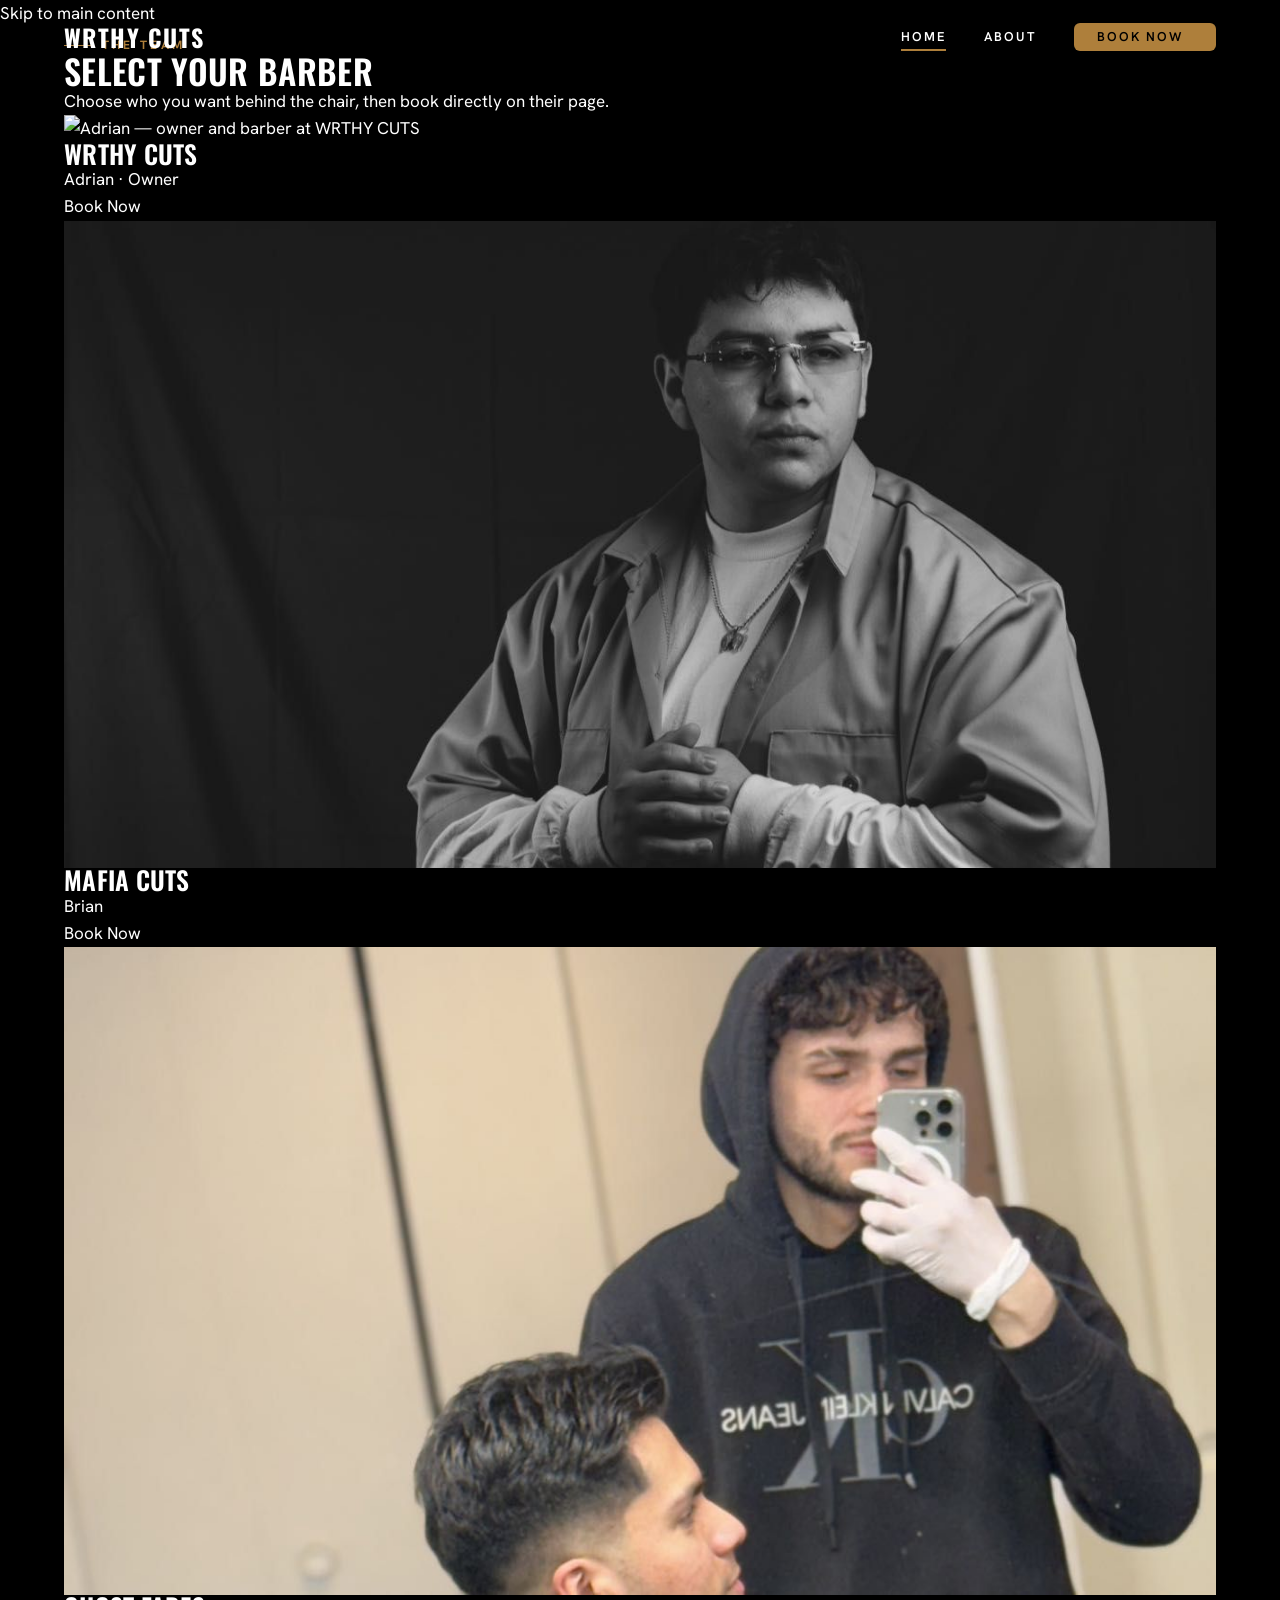
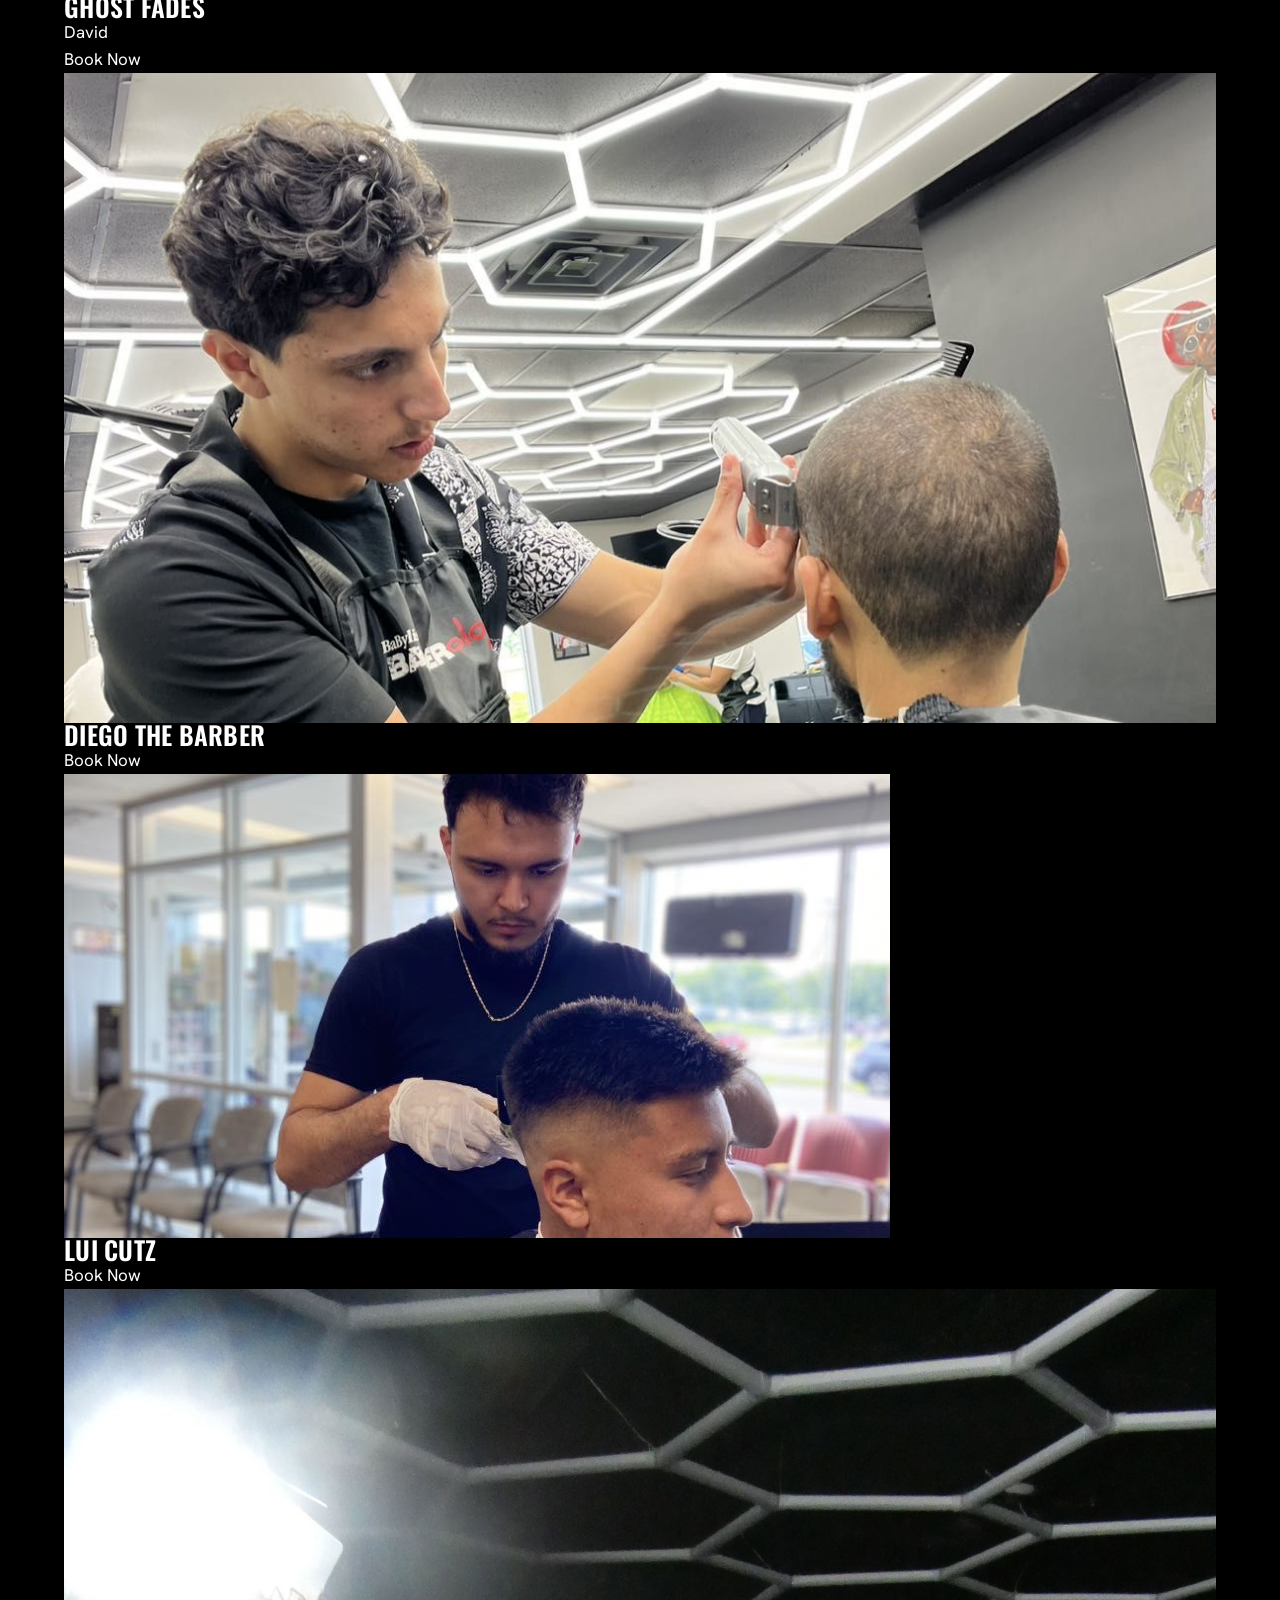
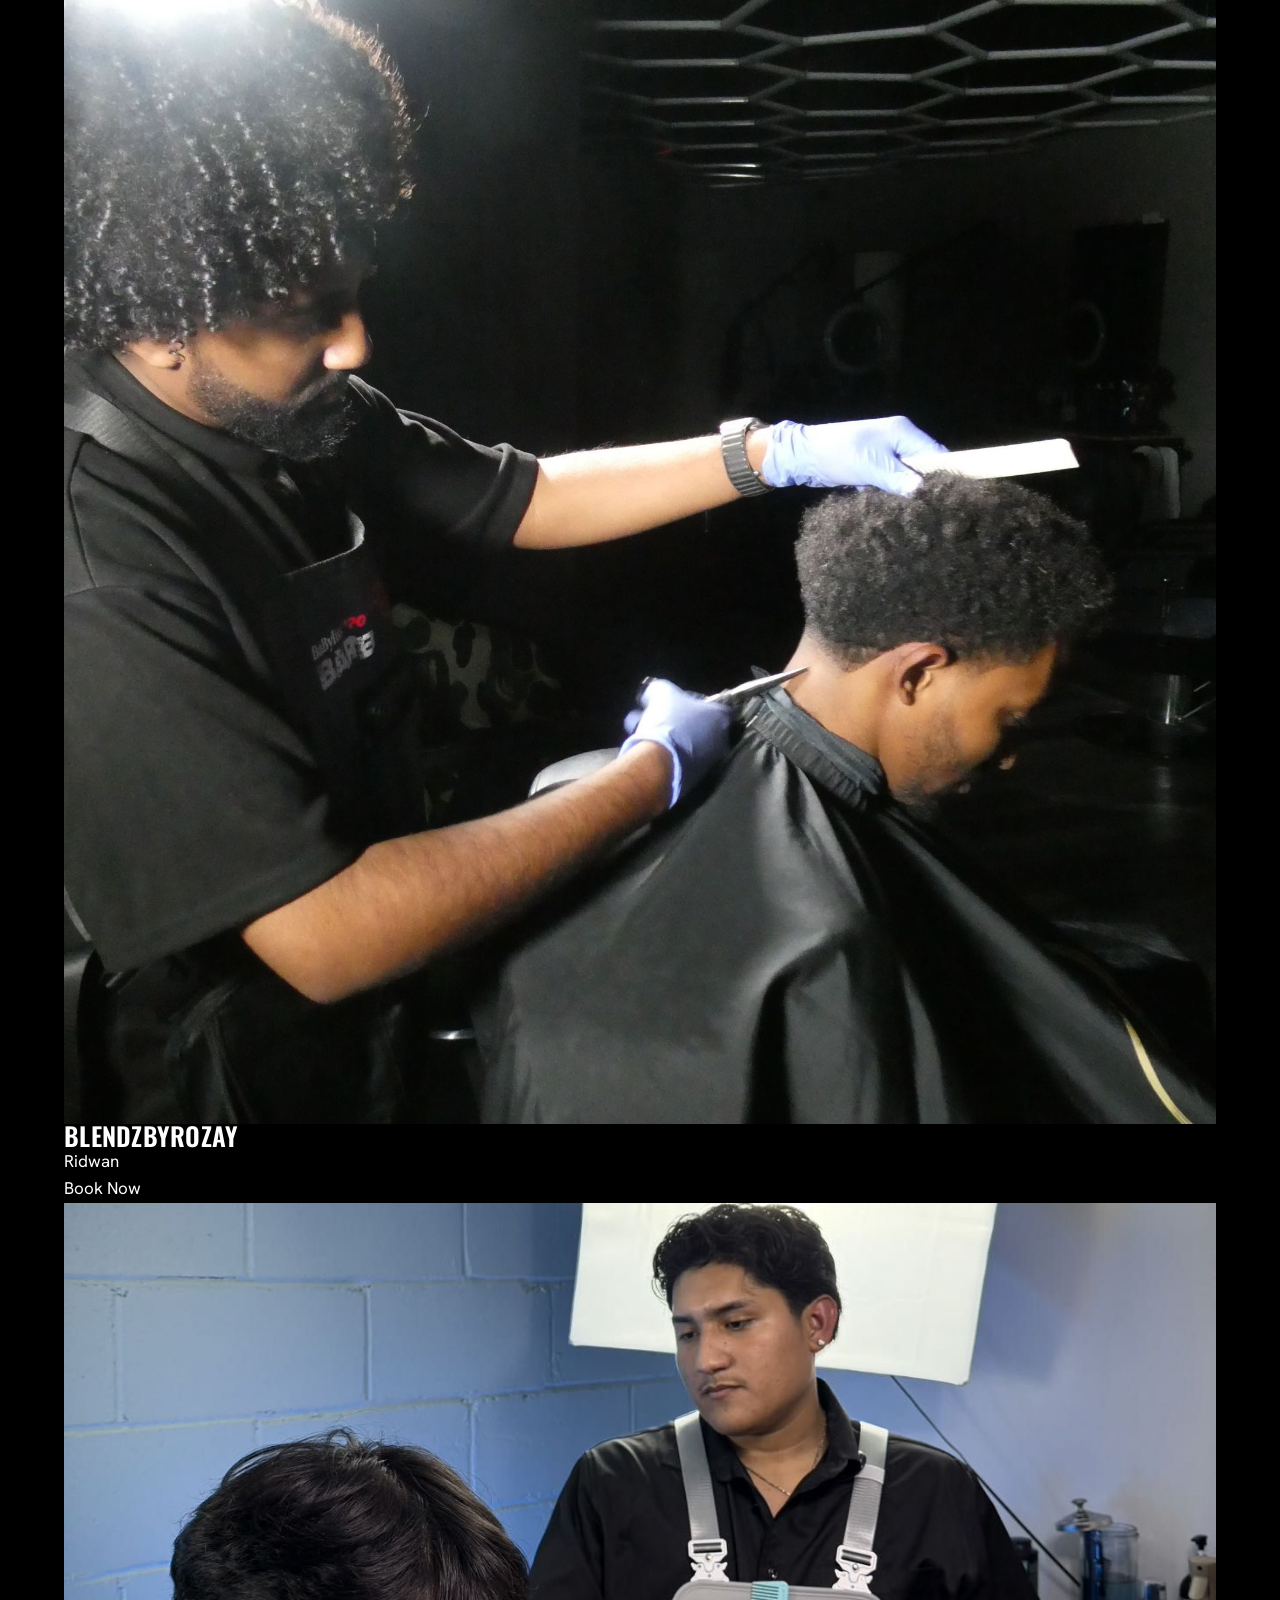
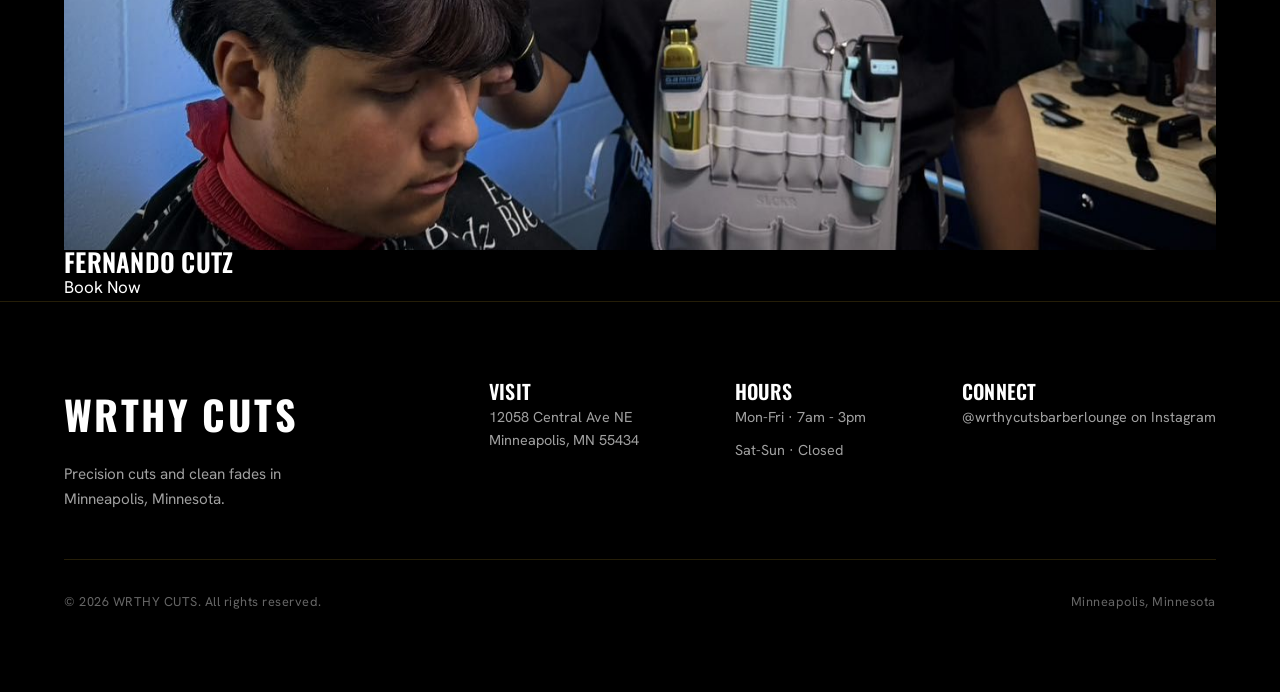
==== barbers.html @ 3c0ac132 "created barbers page for each barber in the barber shop" ====
<!DOCTYPE html>
<html lang="en">
<head>
  <meta charset="UTF-8" />
  <meta name="viewport" content="width=device-width, initial-scale=1.0" />
  <title>Barbers</title>
  <meta name="description" content="Meet the barbers at WRTHY CUTS in Minneapolis, MN. Select your barber and book your appointment online." />

  <link rel="preconnect" href="https://fonts.googleapis.com" />
  <link rel="preconnect" href="https://fonts.gstatic.com" crossorigin />
  <link href="https://fonts.googleapis.com/css2?family=Oswald:wght@500;600;700&family=Hanken+Grotesk:wght@400;500;700&display=swap" rel="stylesheet" />
  <link rel="icon" type="image/png" href="assets/img/wrthycutsBL-gold-hero.PNG" />

  <link rel="stylesheet" href="css/style.css" />
</head>
<body>

  <!-- Skip to main content (ADA) -->
  <a href="#main-content" class="skip-link">Skip to main content</a>

  <!-- ===== HEADER ===== -->
  <header class="site-header" role="banner">
    <a href="index.html" class="brand" aria-label="WRTHY CUTS — Home">WRTHY CUTS</a>
    <nav class="nav" aria-label="Main navigation">
      <a href="index.html" class="nav-link" aria-current="page">Home</a>
      <a href="index.html#about" class="nav-link">About</a>
      <a href="barbers.html" class="btn" aria-label="Book your appointment at WRTHY CUTS">Book Now <span class="arrow" aria-hidden="true"></span></a>
    </nav>
  </header>

  <!-- ===== BARBERS ===== -->
  <main class="barbers-hero" id="main-content">
    <div class="wrap">

      <div class="barbers-intro">
        <span class="eyebrow">The Team</span>
        <h1>Select Your Barber</h1>
        <p>Choose who you want behind the chair, then book directly on their page.</p>
      </div>

      <ul class="barbers-grid" aria-label="List of barbers">

        <!-- WRTHY CUTS -->
        <li class="barber-card reveal">
          <a href="book.html" class="barber-card__link" aria-label="Book with Adrian, owner of WRTHY CUTS">
            <div class="barber-card__img">
              <img src="assets/img/barbers/WRTHY-CUTS.jpeg" alt="Adrian — owner and barber at WRTHY CUTS" />
            </div>
            <div class="barber-card__body">
              <h2 class="barber-card__name">WRTHY CUTS</h2>
              <p class="barber-card__realname">Adrian · <span class="barber-card__tag">Owner</span></p>
              <span class="barber-card__cta">Book Now <span class="arrow" aria-hidden="true"></span></span>
            </div>
          </a>
        </li>

        <!-- Mafia Cuts -->
        <li class="barber-card reveal">
          <a href="https://booksy.com/en-us/dl/show-business/1013564?utm_medium=c2c_referral"
             target="_blank" rel="noopener"
             class="barber-card__link"
             aria-label="Book with Brian (Mafia Cuts) on Booksy (opens in new tab)">
            <div class="barber-card__img">
              <img src="assets/img/barbers/Mafia.jpeg" alt="Brian — Mafia Cuts barber at WRTHY CUTS" />
            </div>
            <div class="barber-card__body">
              <h2 class="barber-card__name">Mafia Cuts</h2>
              <p class="barber-card__realname">Brian</p>
              <span class="barber-card__cta">Book Now <span class="arrow" aria-hidden="true"></span></span>
            </div>
          </a>
        </li>

        <!-- Ghost Fades -->
        <li class="barber-card reveal" data-delay="1">
          <a href="https://booksy.com/en-us/dl/show-business/800208?utm_medium=c2c_referral"
             target="_blank" rel="noopener"
             class="barber-card__link"
             aria-label="Book with David (Ghost Fades) on Booksy (opens in new tab)">
            <div class="barber-card__img">
              <img src="assets/img/barbers/Ghost-fades.jpeg" alt="David — Ghost Fades barber at WRTHY CUTS" />
            </div>
            <div class="barber-card__body">
              <h2 class="barber-card__name">Ghost Fades</h2>
              <p class="barber-card__realname">David</p>
              <span class="barber-card__cta">Book Now <span class="arrow" aria-hidden="true"></span></span>
            </div>
          </a>
        </li>

        <!-- Diego the Barber -->
        <li class="barber-card reveal" data-delay="2">
          <a href="https://booksy.com/en-us/dl/show-business/1203513?utm_medium=c2c_referral"
             target="_blank" rel="noopener"
             class="barber-card__link"
             aria-label="Book with Diego on Booksy (opens in new tab)">
            <div class="barber-card__img">
              <img src="assets/img/barbers/deigo-the-barber.jpeg" alt="Diego — barber at WRTHY CUTS" />
            </div>
            <div class="barber-card__body">
              <h2 class="barber-card__name">Diego the Barber</h2>
              <span class="barber-card__cta">Book Now <span class="arrow" aria-hidden="true"></span></span>
            </div>
          </a>
        </li>

        <!-- Lui Cutz -->
        <li class="barber-card reveal" data-delay="3">
          <a href="https://booksy.com/en-us/dl/show-business/1037690?utm_medium=c2c_referral"
             target="_blank" rel="noopener"
             class="barber-card__link"
             aria-label="Book with Luis (Lui Cutz) on Booksy (opens in new tab)">
            <div class="barber-card__img">
              <img src="assets/img/barbers/luis-cuts.jpeg" alt="Luis — Lui Cutz barber at WRTHY CUTS" />
            </div>
            <div class="barber-card__body">
              <h2 class="barber-card__name">Lui Cutz</h2>
              <span class="barber-card__cta">Book Now <span class="arrow" aria-hidden="true"></span></span>
            </div>
          </a>
        </li>

        <!-- BlendzByRozay -->
        <li class="barber-card reveal">
          <a href="https://booksy.com/en-us/dl/show-business/1143148?utm_medium=c2c_referral"
             target="_blank" rel="noopener"
             class="barber-card__link"
             aria-label="Book with Ridwan (BlendzByRozay) on Booksy (opens in new tab)">
            <div class="barber-card__img">
              <img src="assets/img/barbers/blendzbyrozay.jpeg" alt="Ridwan — BlendzByRozay barber at WRTHY CUTS" />
            </div>
            <div class="barber-card__body">
              <h2 class="barber-card__name">BlendzByRozay</h2>
              <p class="barber-card__realname">Ridwan</p>
              <span class="barber-card__cta">Book Now <span class="arrow" aria-hidden="true"></span></span>
            </div>
          </a>
        </li>

        <!-- Fernando Cutz -->
        <li class="barber-card reveal" data-delay="1">
          <a href="https://booksy.com/en-us/dl/show-business/1593079?utm_medium=c2c_referral"
             target="_blank" rel="noopener"
             class="barber-card__link"
             aria-label="Book with Fernando on Booksy (opens in new tab)">
            <div class="barber-card__img">
              <img src="assets/img/barbers/fernadocutz.jpeg" alt="Fernando — barber at WRTHY CUTS" />
            </div>
            <div class="barber-card__body">
              <h2 class="barber-card__name">Fernando Cutz</h2>
              <span class="barber-card__cta">Book Now <span class="arrow" aria-hidden="true"></span></span>
            </div>
          </a>
        </li>

      </ul>
    </div>
  </main>

  <!-- ===== FOOTER ===== -->
  <footer class="site-footer" role="contentinfo">
    <div class="wrap">
      <div class="footer-top">
        <div class="footer-brand">
          <div class="brand" aria-label="WRTHY CUTS">WRTHY CUTS</div>
          <p>Precision cuts and clean fades in Minneapolis, Minnesota.</p>
        </div>
        <div class="footer-cols">
          <div class="footer-col">
            <h3>Visit</h3>
            <a href="https://maps.google.com/?q=12058+Central+Ave+NE,+Minneapolis,+MN+55434" target="_blank" rel="noopener" aria-label="Get directions to WRTHY CUTS at 12058 Central Ave NE, Minneapolis MN 55434 (opens in new tab)">12058 Central Ave NE<br>Minneapolis, MN 55434</a>
          </div>
          <div class="footer-col">
            <h3>Hours</h3>
            <p>Mon-Fri · 7am - 3pm</p>
            <p>Sat-Sun · Closed</p>
          </div>
          <div class="footer-col">
            <h3>Connect</h3>
            <a href="https://www.instagram.com/wrthycutsbarberlounge?igsh=eWhlbjV5OThkbnh2" target="_blank" rel="noopener" aria-label="Follow WRTHY CUTS on Instagram (opens in new tab)">@wrthycutsbarberlounge on Instagram</a>
          </div>
        </div>
      </div>
      <div class="footer-bottom">
        <span>© <span id="year">2026</span> WRTHY CUTS. All rights reserved.</span>
        <span>Minneapolis, Minnesota</span>
      </div>
    </div>
  </footer>

  <script src="js/main.js"></script>
</body>
</html>
---- css/style.css ----
/* ==========================================================================
   WRTHY CUTS — core stylesheet
   Sections: 1. Tokens  2. Reset/base  3. Layout helpers  4. Header/nav
             5. Buttons  6. Hero  7. About  8. Services  9. Gallery
             10. Booking  11. Footer  12. Animations  13. Responsive
   ========================================================================== */

/* 1. DESIGN TOKENS ---------------------------------------------------------- */
:root {
  /* color */
  --ink:        #000000;
  --ink-soft:   #0d0d0d;
  --bone:       #ffffff;
  --bone-dim:   #a0a0a0;
  --gold:       #ae7f3b;   /* exact logo gold */
  --gold-light: #c99a52;   /* lightened for hover */
  --gold-dim:   #7a5a28;   /* muted gold */
  --accent:     var(--gold);
  --accent-2:   var(--gold-light);
  --line:       rgba(184,148,42,0.2);  /* gold hairline on dark */
  --line-ink:   rgba(0,0,0,0.12);

  /* type */
  --font-display: "Oswald", "Arial Narrow", sans-serif;
  --font-body:    "Hanken Grotesk", system-ui, sans-serif;

  /* spacing scale */
  --gap: clamp(1rem, 2vw, 1.5rem);
  --section-y: clamp(4.5rem, 10vw, 9rem);
  --edge: clamp(1.25rem, 5vw, 5rem);

  /* misc */
  --maxw: 1280px;
  --radius: 2px;
  --ease: cubic-bezier(0.22, 1, 0.36, 1);
}

/* 2. RESET / BASE ----------------------------------------------------------- */
*, *::before, *::after { box-sizing: border-box; margin: 0; padding: 0; }

html { scroll-behavior: smooth; -webkit-text-size-adjust: 100%; }

body {
  font-family: var(--font-body);
  background: var(--ink);
  color: var(--bone);
  line-height: 1.6;
  font-size: clamp(1rem, 0.95rem + 0.2vw, 1.0625rem);
  -webkit-font-smoothing: antialiased;
  text-rendering: optimizeLegibility;
  overflow-x: hidden;
}

img { display: block; max-width: 100%; height: auto; }
a { color: inherit; text-decoration: none; }
ul { list-style: none; }

h1, h2, h3, h4 {
  font-family: var(--font-display);
  font-weight: 600;
  line-height: 0.95;
  letter-spacing: 0.01em;
  text-transform: uppercase;
}

::selection { background: var(--gold); color: #000; }

/* focus visibility for keyboard users (accessibility) */
:focus-visible { outline: 2px solid var(--accent-2); outline-offset: 3px; }

/* 3. LAYOUT HELPERS --------------------------------------------------------- */
.wrap { width: 100%; max-width: var(--maxw); margin-inline: auto; padding-inline: var(--edge); }
.section { padding-block: var(--section-y); }
.eyebrow {
  font-family: var(--font-body);
  font-weight: 700;
  font-size: 0.75rem;
  letter-spacing: 0.28em;
  text-transform: uppercase;
  color: var(--gold);
  display: inline-flex;
  align-items: center;
  gap: 0.6rem;
}
.eyebrow::before {
  content: "";
  width: 28px; height: 1px;
  background: var(--gold);
  display: inline-block;
}

/* 4. HEADER / NAV ----------------------------------------------------------- */
.site-header {
  position: fixed;
  inset: 0 0 auto 0;
  z-index: 100;
  display: flex;
  align-items: center;
  justify-content: space-between;
  padding: 1.1rem var(--edge);
  transition: background 0.4s var(--ease), padding 0.4s var(--ease), border-color 0.4s var(--ease);
  border-bottom: 1px solid transparent;
}
.site-header.scrolled {
  background: rgba(0,0,0,0.82);
  backdrop-filter: blur(12px);
  -webkit-backdrop-filter: blur(12px);
  padding-block: 0.75rem;
  border-bottom-color: var(--line);
}
.brand {
  font-family: var(--font-display);
  font-size: 1.5rem;
  font-weight: 700;
  letter-spacing: 0.06em;
  display: flex;
  align-items: baseline;
  gap: 0.45rem;
}
.brand .dot { color: var(--accent); }
.nav { display: flex; align-items: center; gap: clamp(1.25rem, 3vw, 2.5rem); }
.nav a {
  font-size: 0.8rem;
  font-weight: 600;
  letter-spacing: 0.16em;
  text-transform: uppercase;
  position: relative;
  padding-block: 0.25rem;
}
.nav a:not(.btn)::after {
  content: "";
  position: absolute;
  left: 0; bottom: 0;
  width: 0; height: 2px;
  background: var(--gold);
  transition: width 0.3s var(--ease);
}
.nav a:not(.btn):hover::after,
.nav a[aria-current="page"]::after { width: 100%; }

/* 5. BUTTONS ---------------------------------------------------------------- */
.btn {
  --btn-bg: var(--gold);
  --btn-fg: #000000;
  font-family: var(--font-body);
  font-weight: 700;
  font-size: 0.8rem;
  letter-spacing: 0.16em;
  text-transform: uppercase;
  background: var(--btn-bg);
  color: var(--btn-fg);
  padding: 0.95em 1.8em;
  border: none;
  border-radius: 6px;
  cursor: pointer;
  display: inline-flex;
  align-items: center;
  gap: 0.6rem;
  transition: transform 0.25s var(--ease), background 0.25s var(--ease), box-shadow 0.25s var(--ease);
  white-space: nowrap;
}
.btn:hover { transform: translateY(-2px); background: var(--gold-light); box-shadow: 0 10px 30px -8px rgba(174,127,59,0.45); }
.btn:active { transform: translateY(0); }
.btn--ghost {
  --btn-bg: transparent;
  --btn-fg: var(--gold);
  border: 1px solid var(--gold);
}
.btn--ghost:hover { background: var(--gold); color: #000; box-shadow: none; }
.btn .arrow { transition: transform 0.25s var(--ease); }
.btn:hover .arrow { transform: translateX(4px); }

/* 6. HERO ------------------------------------------------------------------- */
.hero {
  position: relative;
  min-height: 100svh;
  display: flex;
  align-items: flex-end;
  overflow: hidden;
}
.hero__media {
  position: absolute; inset: 0;
  z-index: 0;
  background: #000;
  display: flex;
  align-items: center;
  justify-content: center;
}
.hero__media img {
  width: auto;
  max-width: 520px;
  max-height: 55vh;
  height: auto;
  object-fit: contain;
  opacity: 0.9;
  margin-top: -6vh; /* nudge up so the wordmark doesn't crowd the CTAs */
}
.hero__media::after {
  content: "";
  position: absolute; inset: 0;
  background: linear-gradient(to top, rgba(0,0,0,0.96) 0%, rgba(0,0,0,0.1) 45%, rgba(0,0,0,0.3) 100%);
}
.hero__inner {
  position: relative;
  z-index: 1;
  width: 100%;
  max-width: var(--maxw);
  margin-inline: auto;
  padding: 0 var(--edge) clamp(4rem, 10vw, 8rem);
  margin-top: auto;
}
.hero__cta { display: flex; flex-wrap: wrap; gap: 1rem; }
.hero__title {
  font-size: clamp(3.25rem, 13vw, 11rem);
  line-height: 0.85;
  letter-spacing: -0.01em;
}
.hero__title span { display: block; }
.hero__title .accent { color: var(--bone); }
.hero__sub {
  max-width: 46ch;
  margin-top: 1.75rem;
  font-size: clamp(1rem, 1.6vw, 1.25rem);
  color: var(--bone-dim);
}
.hero__cta { margin-top: 2.25rem; display: flex; flex-wrap: wrap; gap: 1rem; }

/* 7. ABOUT ------------------------------------------------------------------ */
.about { background: var(--ink-soft); color: var(--bone); border-top: 1px solid var(--line); border-bottom: 1px solid var(--line); }
.about__grid {
  display: grid;
  grid-template-columns: 1fr 1fr;
  gap: clamp(2rem, 6vw, 5rem);
  align-items: center;
}
.about__portrait {
  aspect-ratio: 4/5;
  border-radius: var(--radius);
  overflow: hidden;
  position: relative;
}
.about__portrait img { width: 100%; height: 100%; object-fit: cover; }
.about__portrait.is-placeholder {
  background: linear-gradient(160deg, #1a1506, #0d0d00);
  border: 1px solid var(--line);
  display: grid; place-items: center;
}
.about__portrait.is-placeholder span {
  font-family: var(--font-display);
  font-size: 0.8rem; letter-spacing: 0.2em;
  color: var(--gold-dim);
  text-transform: uppercase;
}
.about h2 { font-size: clamp(2.5rem, 6vw, 4.5rem); margin: 1rem 0 1.5rem; color: var(--gold); }
.about p { max-width: 52ch; color: var(--bone-dim); margin-bottom: 1.1rem; }
.about__stats { display: flex; gap: clamp(1.5rem, 4vw, 3rem); margin-top: 2rem; }
.about__stat .n { font-family: var(--font-display); font-size: 2.5rem; color: var(--gold); line-height: 1; }
.about__stat .l { font-size: 0.75rem; letter-spacing: 0.12em; text-transform: uppercase; color: var(--bone-dim); margin-top: 0.4rem; }

/* 8. SERVICES --------------------------------------------------------------- */
.services__head { display: flex; justify-content: space-between; align-items: flex-end; flex-wrap: wrap; gap: 1.5rem; margin-bottom: clamp(2.5rem, 6vw, 4rem); }
.services__head h2 { font-size: clamp(2.5rem, 6vw, 4.5rem); margin-top: 0.75rem; }
.services__list { display: grid; gap: 0; }
.service {
  display: grid;
  grid-template-columns: auto 1fr auto;
  align-items: baseline;
  gap: 1.5rem;
  padding: 1.6rem 0;
  border-top: 1px solid var(--line);
  transition: padding-left 0.3s var(--ease);
}
.service:last-child { border-bottom: 1px solid var(--line); }
.service:hover { padding-left: 1rem; }
.service__name { font-family: var(--font-display); font-size: clamp(1.25rem, 2.5vw, 1.75rem); }
.service__desc { font-size: 0.9rem; color: var(--bone-dim); align-self: center; }
.service__price { font-family: var(--font-display); font-size: clamp(1.25rem, 2.5vw, 1.75rem); color: var(--gold); }
.service__price .tbd { color: var(--bone-dim); font-size: 0.8rem; letter-spacing: 0.1em; }

/* 9. GALLERY ---------------------------------------------------------------- */
.gallery { background: var(--ink-soft); }
.gallery__head { text-align: center; margin-bottom: clamp(2.5rem, 6vw, 4rem); }
.gallery__head h2 { font-size: clamp(2.5rem, 6vw, 4.5rem); margin-top: 0.75rem; }
.gallery__grid {
  display: grid;
  grid-template-columns: repeat(3, 1fr);
  gap: var(--gap);
}
.tile {
  position: relative;
  aspect-ratio: 1;
  border-radius: var(--radius);
  overflow: hidden;
}
.tile img { width: 100%; height: 100%; object-fit: cover; transition: transform 0.6s var(--ease); }
.tile:hover img { transform: scale(1.06); }
.tile.is-placeholder {
  background: linear-gradient(160deg, #262626, #0d0d0d);
  display: grid; place-items: center;
  border: 1px solid var(--line);
}
.tile.is-placeholder::before {
  content: "✂";
  font-size: 2rem; color: rgba(255,255,255,0.18);
}
/* make some tiles taller for editorial rhythm */
.tile--tall { aspect-ratio: 1 / 1.4; }

/* 10. BOOKING --------------------------------------------------------------- */
.book-hero { padding-top: clamp(7rem, 14vw, 11rem); padding-bottom: var(--section-y); }
.book-hero h1 { font-size: clamp(3rem, 10vw, 7rem); }
.book-hero p { max-width: 50ch; margin-top: 1.25rem; color: var(--bone-dim); font-size: 1.125rem; }
.book-layout {
  display: grid;
  grid-template-columns: 1.6fr 1fr;
  gap: clamp(2rem, 5vw, 4rem);
  align-items: start;
}
.book-widget {
  background: var(--bone);
  border-radius: var(--radius);
  padding: clamp(1rem, 2vw, 1.5rem);
  min-height: 640px;
}
/* the div Waitwhile renders into */
/*
#waitwhile { width: 100%; min-height: 600px; }
.book-widget__placeholder {
  height: 600px;
  border: 2px dashed rgba(0,0,0,0.25);
  border-radius: var(--radius);
  display: grid;
  place-items: center;
  text-align: center;
  padding: 2rem;
  color: #666666;
}
.book-widget__placeholder .icon { font-size: 2.5rem; margin-bottom: 1rem; }
.book-widget__placeholder h3 { color: var(--ink); font-size: 1.5rem; margin-bottom: 0.75rem; }
.book-widget__placeholder code {
  font-family: ui-monospace, monospace;
  background: rgba(0,0,0,0.08);
  padding: 0.15em 0.5em;
  border-radius: 3px;
  font-size: 0.85em;

  
}

*/
.book-info { position: sticky; top: 6rem; display: flex; flex-direction: column; gap: 2rem; }
.info-card { border: 1px solid var(--line); border-radius: var(--radius); padding: 1.75rem; }
.info-card h3 { font-size: 1.1rem; letter-spacing: 0.1em; margin-bottom: 1.1rem; color: var(--gold); }
.info-row { display: flex; gap: 0.85rem; padding-block: 0.55rem; align-items: flex-start; }
.info-row .ico { color: var(--gold); flex-shrink: 0; margin-top: 0.15rem; }
.info-row a:hover { color: var(--gold); }
.hours-row { display: flex; justify-content: space-between; padding-block: 0.4rem; border-bottom: 1px solid var(--line); font-size: 0.95rem; }
.hours-row:last-child { border-bottom: none; }
.hours-row .day { color: var(--bone-dim); }
.hours-row.closed .time { color: #666666; }

/* 11. FOOTER ---------------------------------------------------------------- */
.site-footer { background: var(--ink); border-top: 1px solid var(--line); padding-block: clamp(3rem, 7vw, 5rem); }
.footer-top { display: flex; justify-content: space-between; flex-wrap: wrap; gap: 2.5rem; margin-bottom: 3rem; }
.footer-brand .brand { font-size: 2.5rem; margin-bottom: 1rem; }
.footer-brand p { color: var(--bone-dim); max-width: 30ch; font-size: 0.95rem; }
.footer-cols { display: flex; gap: clamp(2.5rem, 8vw, 6rem); flex-wrap: wrap; }
.footer-col h4 { font-size: 0.8rem; letter-spacing: 0.18em; color: var(--gold); margin-bottom: 1rem; }
.footer-col a, .footer-col p { display: block; color: var(--bone-dim); font-size: 0.9rem; padding-block: 0.3rem; }
.footer-col a:hover { color: var(--bone); }
.footer-bottom { display: flex; justify-content: space-between; flex-wrap: wrap; gap: 1rem; padding-top: 2rem; border-top: 1px solid var(--line); font-size: 0.8rem; color: #666666; letter-spacing: 0.04em; }

/* 12. ANIMATIONS ------------------------------------------------------------ */
/* scroll-reveal */
.reveal { opacity: 0; transform: translateY(28px); transition: opacity 0.8s var(--ease), transform 0.8s var(--ease); }
.reveal.in { opacity: 1; transform: none; }
.reveal[data-delay="1"] { transition-delay: 0.08s; }
.reveal[data-delay="2"] { transition-delay: 0.16s; }
.reveal[data-delay="3"] { transition-delay: 0.24s; }

/* hero load-in stagger */
.hero__title span, .hero__sub, .hero__cta {
  opacity: 0; transform: translateY(40px);
  animation: heroIn 1s var(--ease) forwards;
}
.hero__title span:nth-child(1) { animation-delay: 0.1s; }
.hero__title span:nth-child(2) { animation-delay: 0.22s; }
.hero__sub { animation-delay: 0.4s; }
.hero__cta { animation-delay: 0.52s; }
@keyframes heroIn { to { opacity: 1; transform: none; } }

@media (prefers-reduced-motion: reduce) {
  *, *::before, *::after { animation: none !important; transition: none !important; }
  .reveal { opacity: 1; transform: none; }
  html { scroll-behavior: auto; }
}

/* 13. RESPONSIVE ------------------------------------------------------------ */
@media (max-width: 900px) {
  .about__grid { grid-template-columns: 1fr; }
  .about__portrait { max-width: 420px; }
  .book-layout { grid-template-columns: 1fr; }
  .book-info { position: static; }
  .gallery__grid { grid-template-columns: repeat(2, 1fr); }
  .tile--tall { aspect-ratio: 1; }
}
@media (max-width: 560px) {
  .nav { gap: 1rem; }
  .nav .nav-link { display: none; }      /* keep only the Book button on mobile */
  .service { grid-template-columns: 1fr auto; }
  .service__desc { grid-column: 1 / -1; }
  .footer-top { flex-direction: column; }

  /* Hero gets re-tuned for narrow screens — the logo needs more breathing
     room and the negative margin-top from desktop pulls it off-center. */
  .hero__media img {
    max-width: 90%;
    max-height: 40vh;
    margin-top: 0;
  }
  .hero__inner { padding-bottom: clamp(3rem, 12vw, 5rem); }
  .hero__cta { gap: 0.75rem; }
  .hero__cta .btn { padding: 0.85em 1.4em; font-size: 0.75rem; }
}
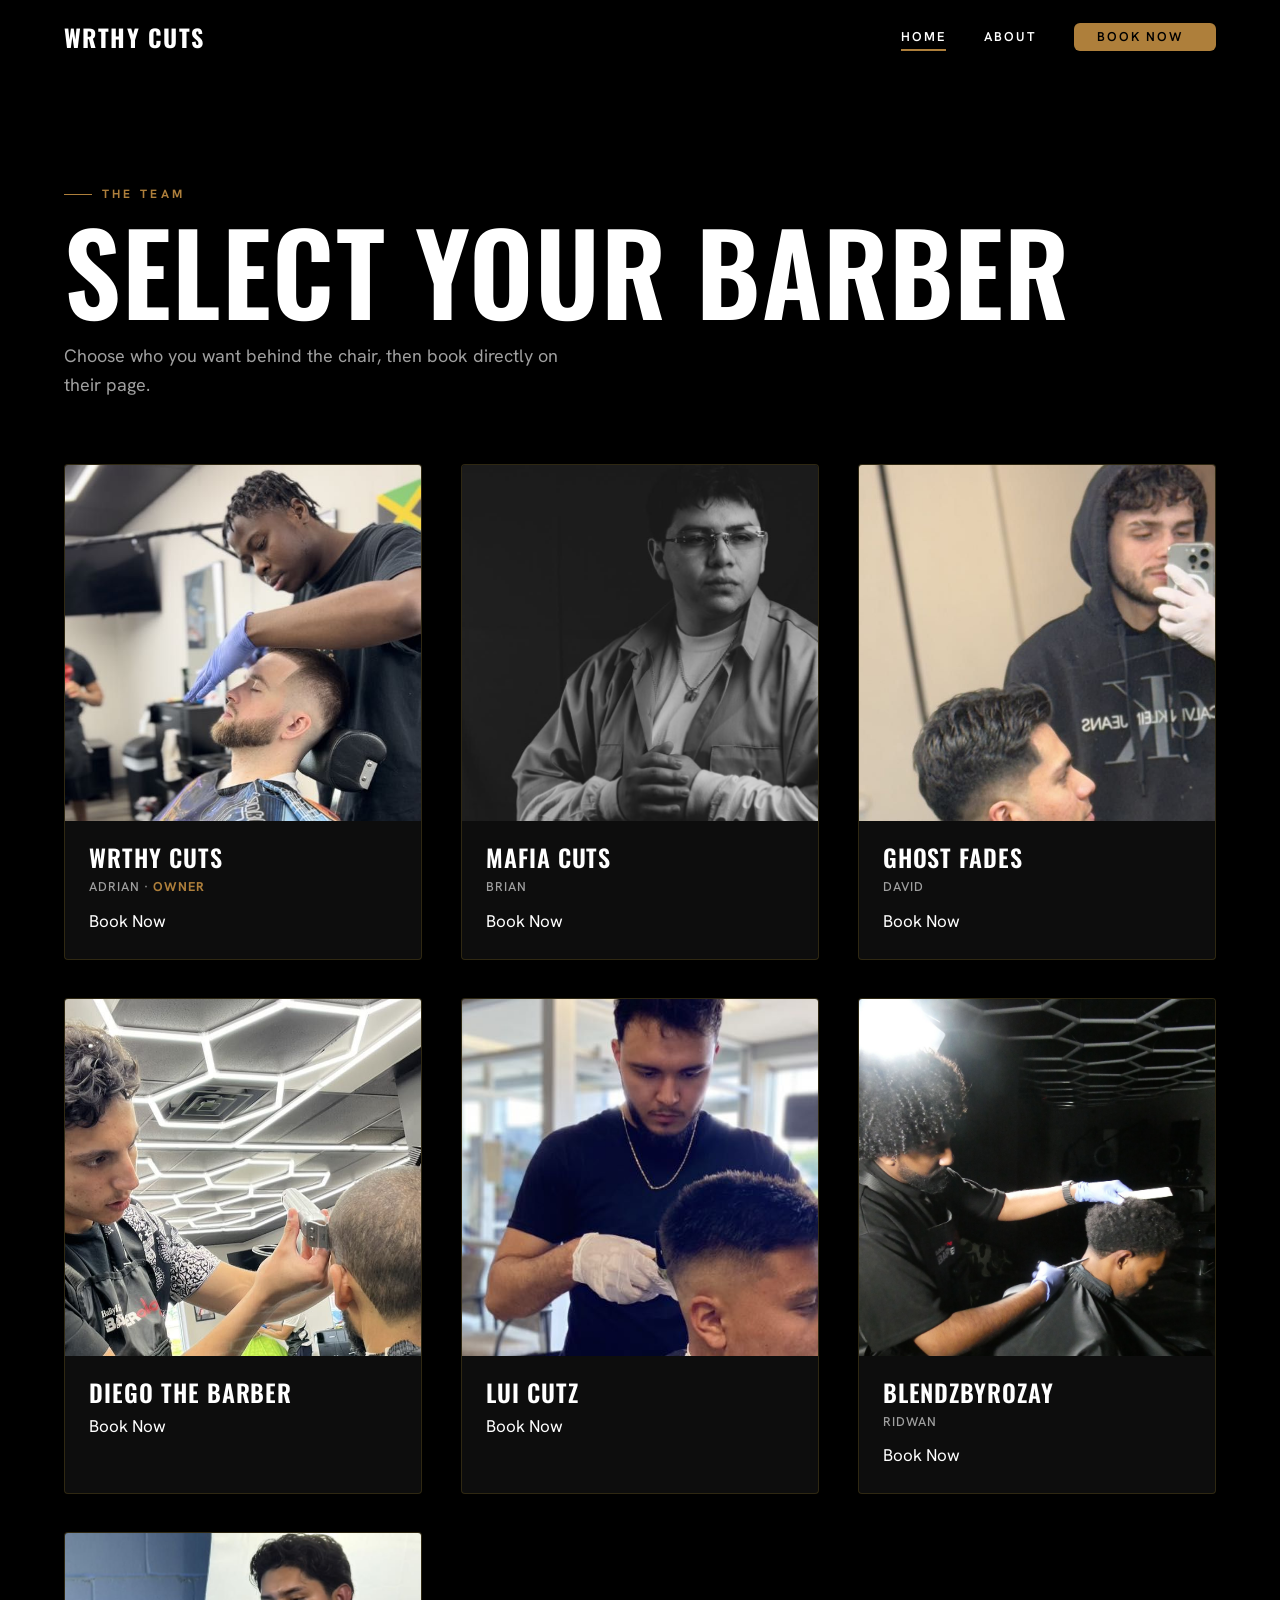
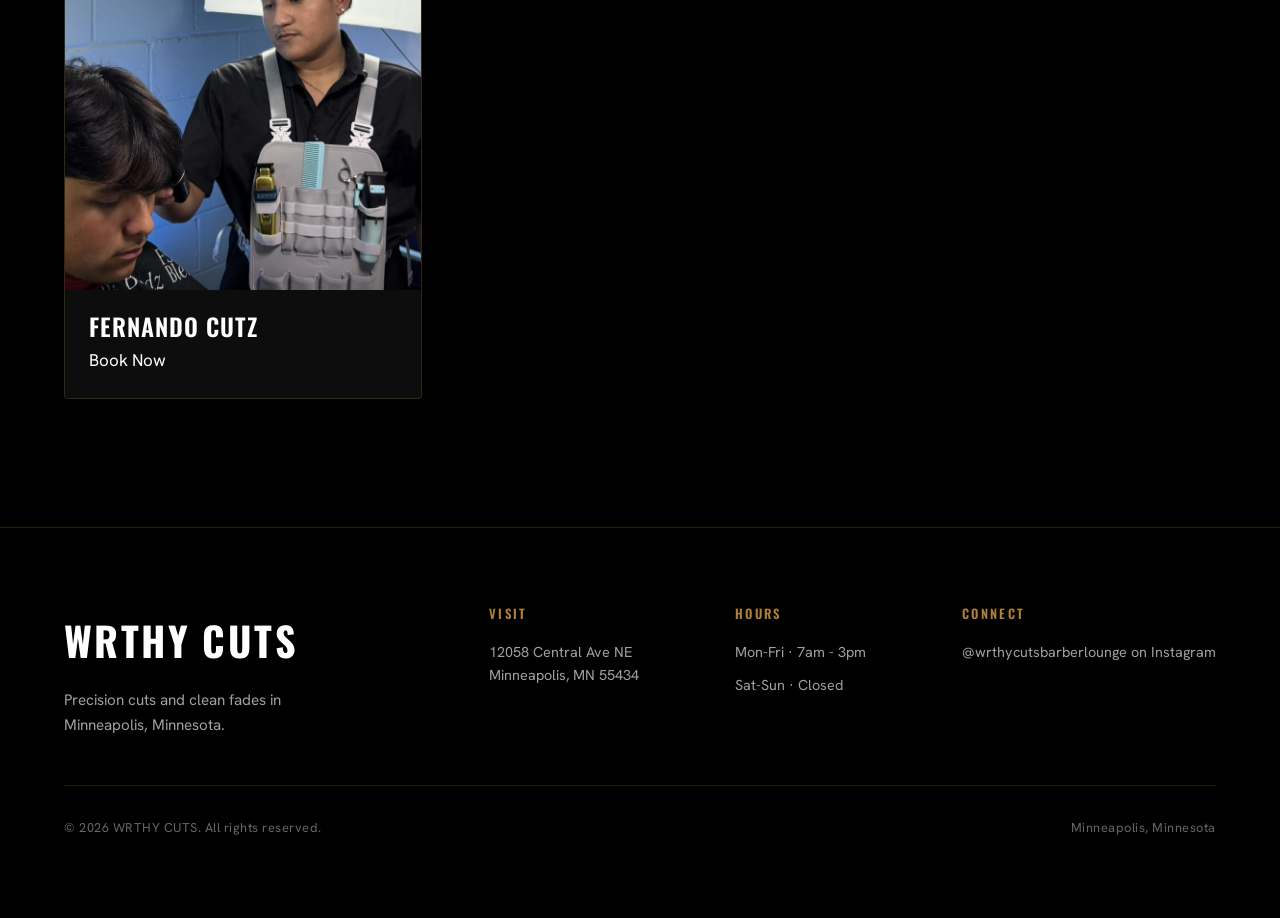
==== commit c6403c7d: "changed path for adrian cover picture" ====
--- a/barbers.html
+++ b/barbers.html
@@ -44,7 +44,7 @@
         <li class="barber-card reveal">
           <a href="book.html" class="barber-card__link" aria-label="Book with Adrian, owner of WRTHY CUTS">
             <div class="barber-card__img">
-              <img src="assets/img/barbers/WRTHY-CUTS.jpeg" alt="Adrian — owner and barber at WRTHY CUTS" />
+              <img src="assets/img/barbers/WRTHY-Cuts.jpeg" alt="Adrian — owner and barber at WRTHY CUTS" />
             </div>
             <div class="barber-card__body">
               <h2 class="barber-card__name">WRTHY CUTS</h2>
--- a/css/style.css
+++ b/css/style.css
@@ -421,4 +421,181 @@
   .hero__inner { padding-bottom: clamp(3rem, 12vw, 5rem); }
   .hero__cta { gap: 0.75rem; }
   .hero__cta .btn { padding: 0.85em 1.4em; font-size: 0.75rem; }
+}
+/* 14. ADA — SKIP LINK ------------------------------------------------------- */
+.skip-link {
+  position: absolute;
+  top: -100%;
+  left: 1rem;
+  z-index: 9999;
+  background: var(--bone);
+  color: var(--ink);
+  font-family: var(--font-body);
+  font-weight: 700;
+  font-size: 0.9rem;
+  padding: 0.75em 1.5em;
+  border-radius: var(--radius);
+  text-decoration: none;
+  transition: top 0.2s;
+}
+.skip-link:focus {
+  top: 1rem;
+}
+
+/* 14b. ADA — stronger focus ring for all interactive elements --------------- */
+a:focus-visible,
+button:focus-visible,
+[role="button"]:focus-visible {
+  outline: 3px solid #b8860b; /* gold, high contrast on black */
+  outline-offset: 3px;
+  border-radius: 2px;
+}
+
+/* 15. BARBERS PAGE ---------------------------------------------------------- */
+.barbers-hero {
+  padding-top: clamp(7rem, 14vw, 11rem);
+  padding-bottom: var(--section-y);
+}
+
+.barbers-intro {
+  margin-bottom: clamp(2.5rem, 6vw, 4rem);
+}
+
+.barbers-intro h1 {
+  font-size: clamp(3rem, 10vw, 7rem);
+  margin-top: 0.75rem;
+}
+
+.barbers-intro p {
+  max-width: 50ch;
+  margin-top: 1.25rem;
+  color: var(--bone-dim);
+  font-size: 1.125rem;
+}
+
+.barbers-grid {
+  display: grid;
+  grid-template-columns: repeat(auto-fill, minmax(260px, 1fr));
+  gap: clamp(1.5rem, 3vw, 2.5rem);
+  list-style: none;
+}
+
+.barber-card {
+  background: var(--ink-soft);
+  border: 1px solid var(--line);
+  border-radius: 4px;
+  overflow: hidden;
+  display: flex;
+  flex-direction: column;
+  transition: transform 0.3s var(--ease), box-shadow 0.3s var(--ease);
+}
+
+.barber-card:hover {
+  transform: translateY(-4px);
+  box-shadow: 0 16px 40px -12px rgba(0, 0, 0, 0.6);
+}
+
+.barber-card__img {
+  aspect-ratio: 1;
+  overflow: hidden;
+  position: relative;
+  background: #111;
+}
+
+.barber-card__img img {
+  width: 100%;
+  height: 100%;
+  object-fit: cover;
+  transition: transform 0.5s var(--ease);
+}
+
+.barber-card:hover .barber-card__img img {
+  transform: scale(1.05);
+}
+
+.barber-placeholder {
+  width: 100%;
+  height: 100%;
+  display: grid;
+  place-items: center;
+  background: linear-gradient(160deg, #222 0%, #0d0d0d 100%);
+  border-bottom: 1px solid var(--line);
+}
+
+.barber-placeholder__icon {
+  font-size: 3rem;
+  color: rgba(255, 255, 255, 0.12);
+}
+
+.barber-card__body {
+  padding: 1.5rem;
+  display: flex;
+  flex-direction: column;
+  gap: 0.6rem;
+  flex: 1;
+}
+
+.barber-card__name {
+  font-family: var(--font-display);
+  font-size: 1.5rem;
+  letter-spacing: 0.04em;
+  line-height: 1;
+  color: var(--bone);
+}
+
+.barber-card__spec {
+  font-size: 0.85rem;
+  color: var(--bone-dim);
+  letter-spacing: 0.04em;
+  margin-bottom: 0.5rem;
+}
+
+.barber-card__btn {
+  margin-top: auto;
+  width: 100%;
+  justify-content: center;
+}
+
+/* Footer h3 (was h4 — heading hierarchy fix) -------------------------------- */
+.footer-col h3 {
+  font-size: 0.8rem;
+  letter-spacing: 0.18em;
+  color: var(--accent);
+  margin-bottom: 1rem;
+}
+
+/* Hours dl reset (book.html) ------------------------------------------------ */
+.hours-list {
+  margin: 0;
+  padding: 0;
+}
+.hours-list .hours-row {
+  display: flex;
+  justify-content: space-between;
+  padding-block: 0.4rem;
+  border-bottom: 1px solid var(--line);
+  font-size: 0.95rem;
+}
+.hours-list .hours-row:last-child { border-bottom: none; }
+.hours-list dt { color: var(--bone-dim); font-weight: 400; }
+.hours-list .closed dd { color: #666666; }
+
+@media (max-width: 560px) {
+  .barbers-grid { grid-template-columns: 1fr 1fr; }
+}
+@media (max-width: 380px) {
+  .barbers-grid { grid-template-columns: 1fr; }
+}
+/* Barber real name line */
+.barber-card__realname {
+  font-size: 0.8rem;
+  font-weight: 500;
+  letter-spacing: 0.08em;
+  color: var(--bone-dim);
+  text-transform: uppercase;
+  margin-top: -0.1rem;
+}
+.barber-card__tag {
+  color: var(--gold);
+  font-weight: 700;
 }
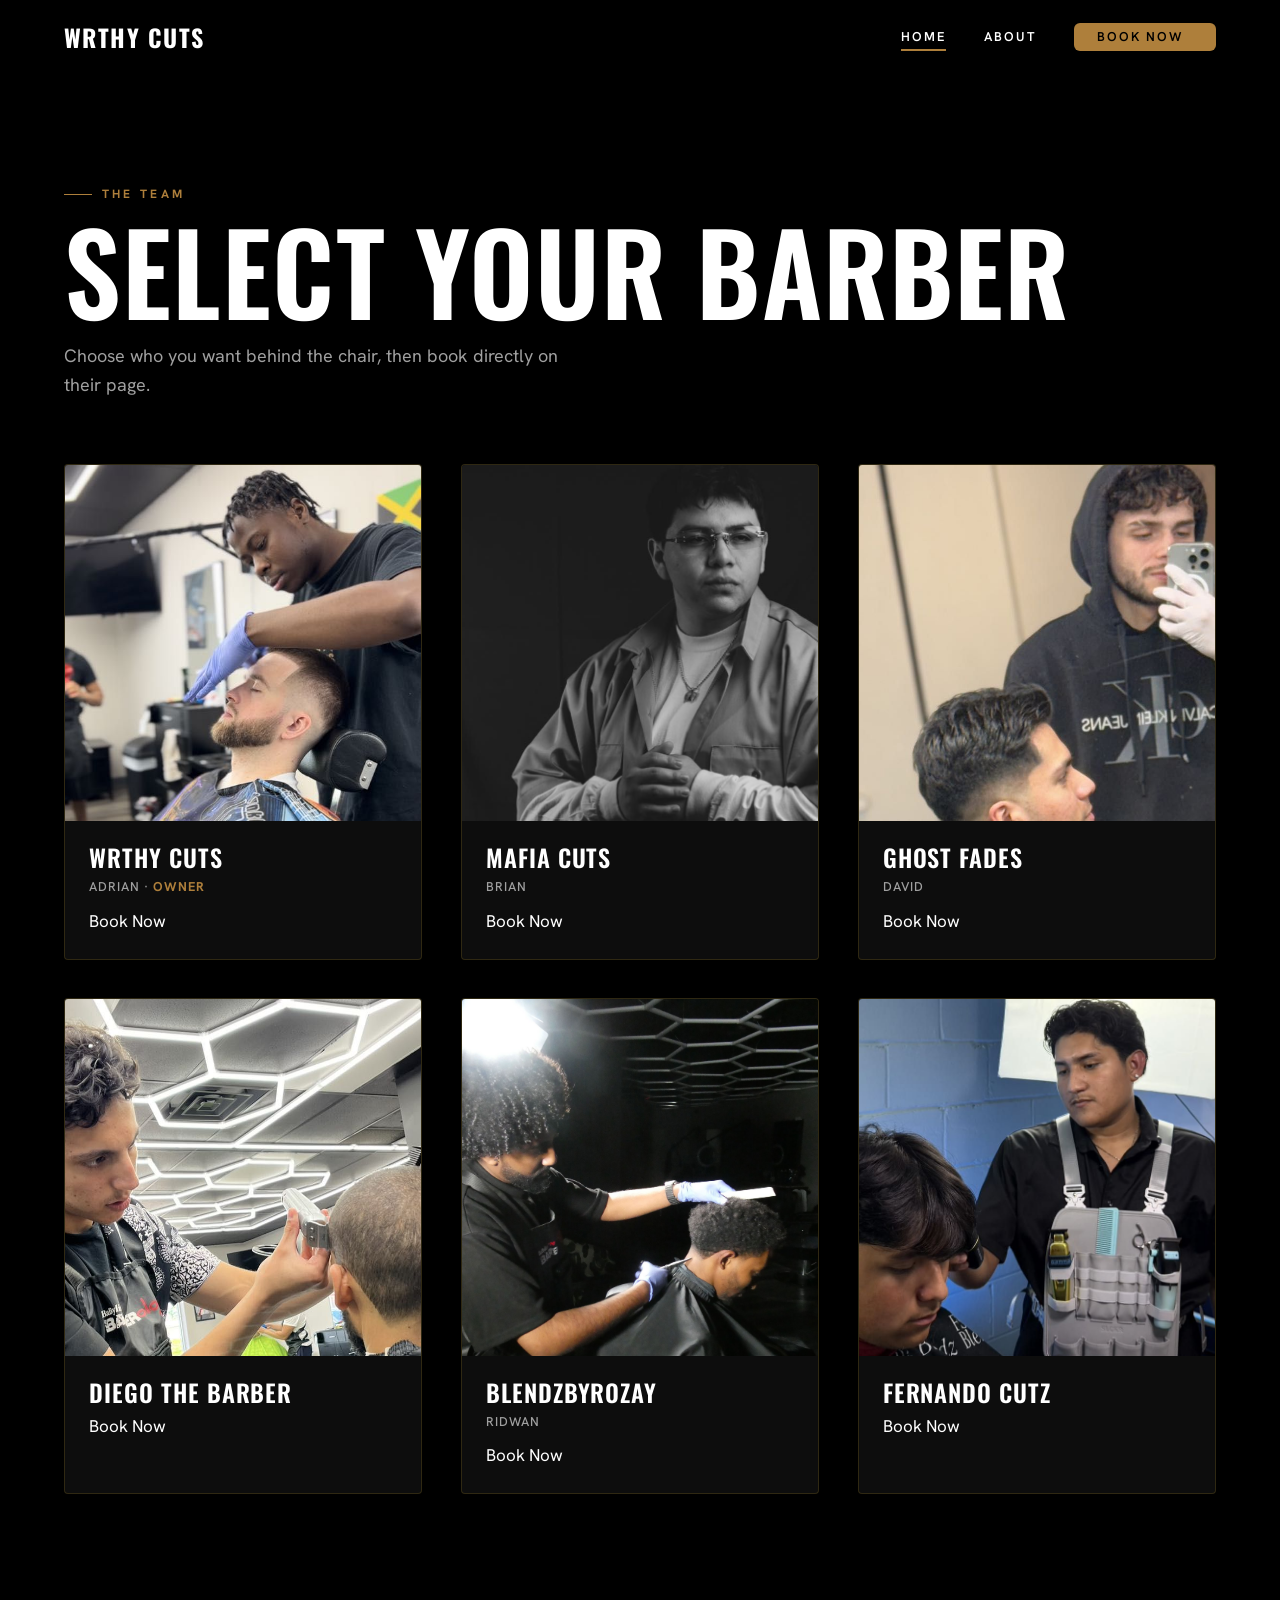
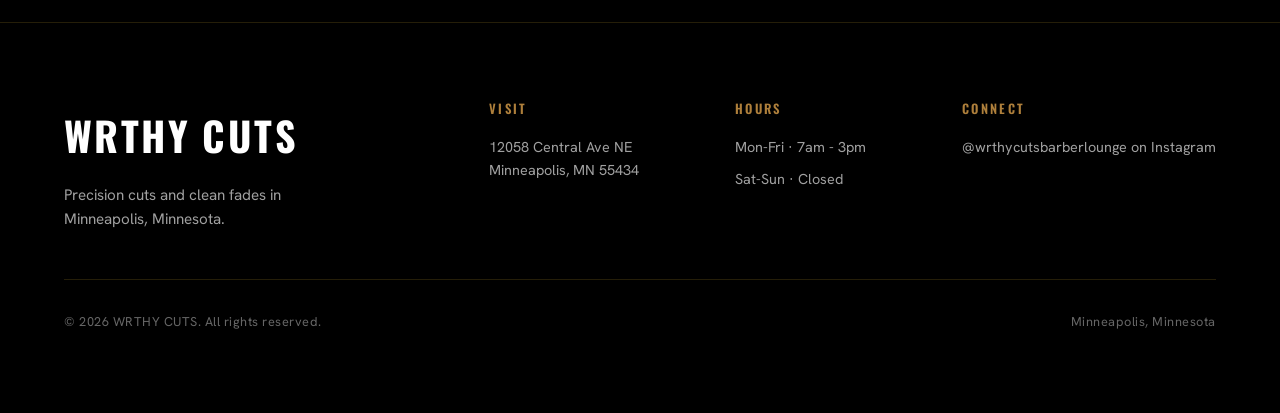
==== commit 4c076f1d: "removed a barber from barbers.html" ====
--- a/barbers.html
+++ b/barbers.html
@@ -104,22 +104,6 @@
           </a>
         </li>
 
-        <!-- Lui Cutz -->
-        <li class="barber-card reveal" data-delay="3">
-          <a href="https://booksy.com/en-us/dl/show-business/1037690?utm_medium=c2c_referral"
-             target="_blank" rel="noopener"
-             class="barber-card__link"
-             aria-label="Book with Luis (Lui Cutz) on Booksy (opens in new tab)">
-            <div class="barber-card__img">
-              <img src="assets/img/barbers/luis-cuts.jpeg" alt="Luis — Lui Cutz barber at WRTHY CUTS" />
-            </div>
-            <div class="barber-card__body">
-              <h2 class="barber-card__name">Lui Cutz</h2>
-              <span class="barber-card__cta">Book Now <span class="arrow" aria-hidden="true"></span></span>
-            </div>
-          </a>
-        </li>
-
         <!-- BlendzByRozay -->
         <li class="barber-card reveal">
           <a href="https://booksy.com/en-us/dl/show-business/1143148?utm_medium=c2c_referral"
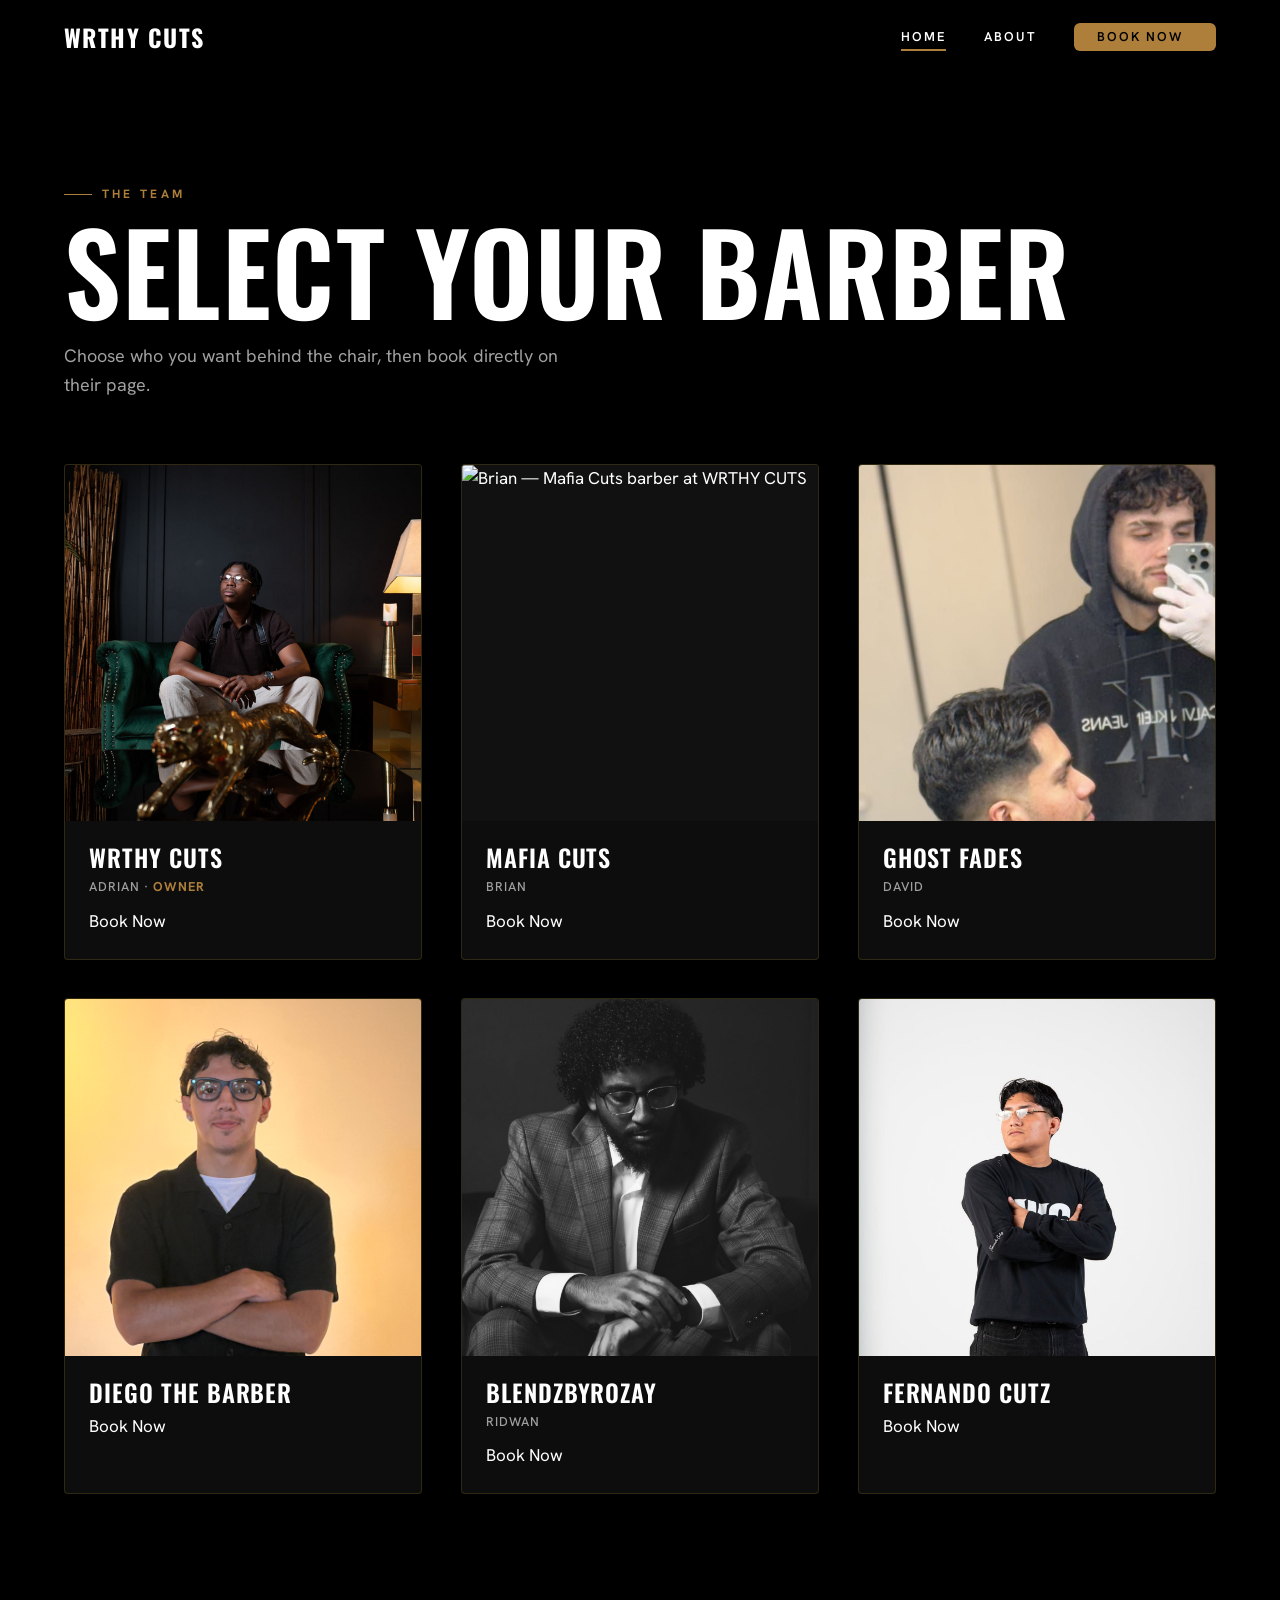
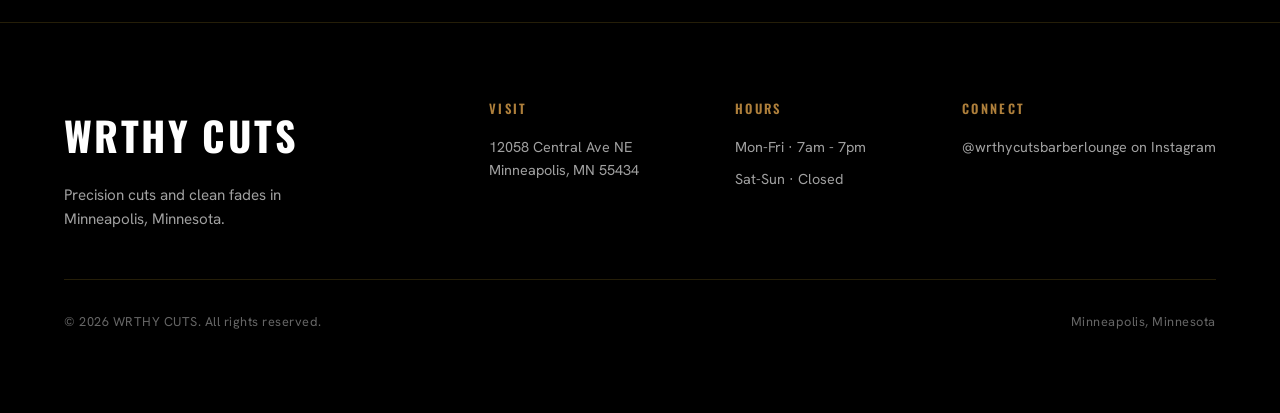
==== commit 3bc0f098: "changed barber pictrues, hour times and added phone number" ====
--- a/barbers.html
+++ b/barbers.html
@@ -44,7 +44,7 @@
         <li class="barber-card reveal">
           <a href="book.html" class="barber-card__link" aria-label="Book with Adrian, owner of WRTHY CUTS">
             <div class="barber-card__img">
-              <img src="assets/img/barbers/WRTHY-Cuts.jpeg" alt="Adrian — owner and barber at WRTHY CUTS" />
+              <img src="assets/img/barbers/Adrian-wrthy.JPG" alt="Adrian — owner and barber at WRTHY CUTS" />
             </div>
             <div class="barber-card__body">
               <h2 class="barber-card__name">WRTHY CUTS</h2>
@@ -61,7 +61,7 @@
              class="barber-card__link"
              aria-label="Book with Brian (Mafia Cuts) on Booksy (opens in new tab)">
             <div class="barber-card__img">
-              <img src="assets/img/barbers/Mafia.jpeg" alt="Brian — Mafia Cuts barber at WRTHY CUTS" />
+              <img src="assets/img/barbers/Mafia-cut.JPG" alt="Brian — Mafia Cuts barber at WRTHY CUTS" />
             </div>
             <div class="barber-card__body">
               <h2 class="barber-card__name">Mafia Cuts</h2>
@@ -95,7 +95,7 @@
              class="barber-card__link"
              aria-label="Book with Diego on Booksy (opens in new tab)">
             <div class="barber-card__img">
-              <img src="assets/img/barbers/deigo-the-barber.jpeg" alt="Diego — barber at WRTHY CUTS" />
+              <img src="assets/img/barbers/Diego.JPEG" alt="Diego — barber at WRTHY CUTS" />
             </div>
             <div class="barber-card__body">
               <h2 class="barber-card__name">Diego the Barber</h2>
@@ -111,7 +111,7 @@
              class="barber-card__link"
              aria-label="Book with Ridwan (BlendzByRozay) on Booksy (opens in new tab)">
             <div class="barber-card__img">
-              <img src="assets/img/barbers/blendzbyrozay.jpeg" alt="Ridwan — BlendzByRozay barber at WRTHY CUTS" />
+              <img src="assets/img/barbers/Blendzbyrozay.JPG" alt="Ridwan — BlendzByRozay barber at WRTHY CUTS" />
             </div>
             <div class="barber-card__body">
               <h2 class="barber-card__name">BlendzByRozay</h2>
@@ -128,7 +128,7 @@
              class="barber-card__link"
              aria-label="Book with Fernando on Booksy (opens in new tab)">
             <div class="barber-card__img">
-              <img src="assets/img/barbers/fernadocutz.jpeg" alt="Fernando — barber at WRTHY CUTS" />
+              <img src="assets/img/barbers/Fernando.JPG" alt="Fernando — barber at WRTHY CUTS" />
             </div>
             <div class="barber-card__body">
               <h2 class="barber-card__name">Fernando Cutz</h2>
@@ -156,7 +156,7 @@
           </div>
           <div class="footer-col">
             <h3>Hours</h3>
-            <p>Mon-Fri · 7am - 3pm</p>
+            <p>Mon-Fri · 7am - 7pm</p>
             <p>Sat-Sun · Closed</p>
           </div>
           <div class="footer-col">
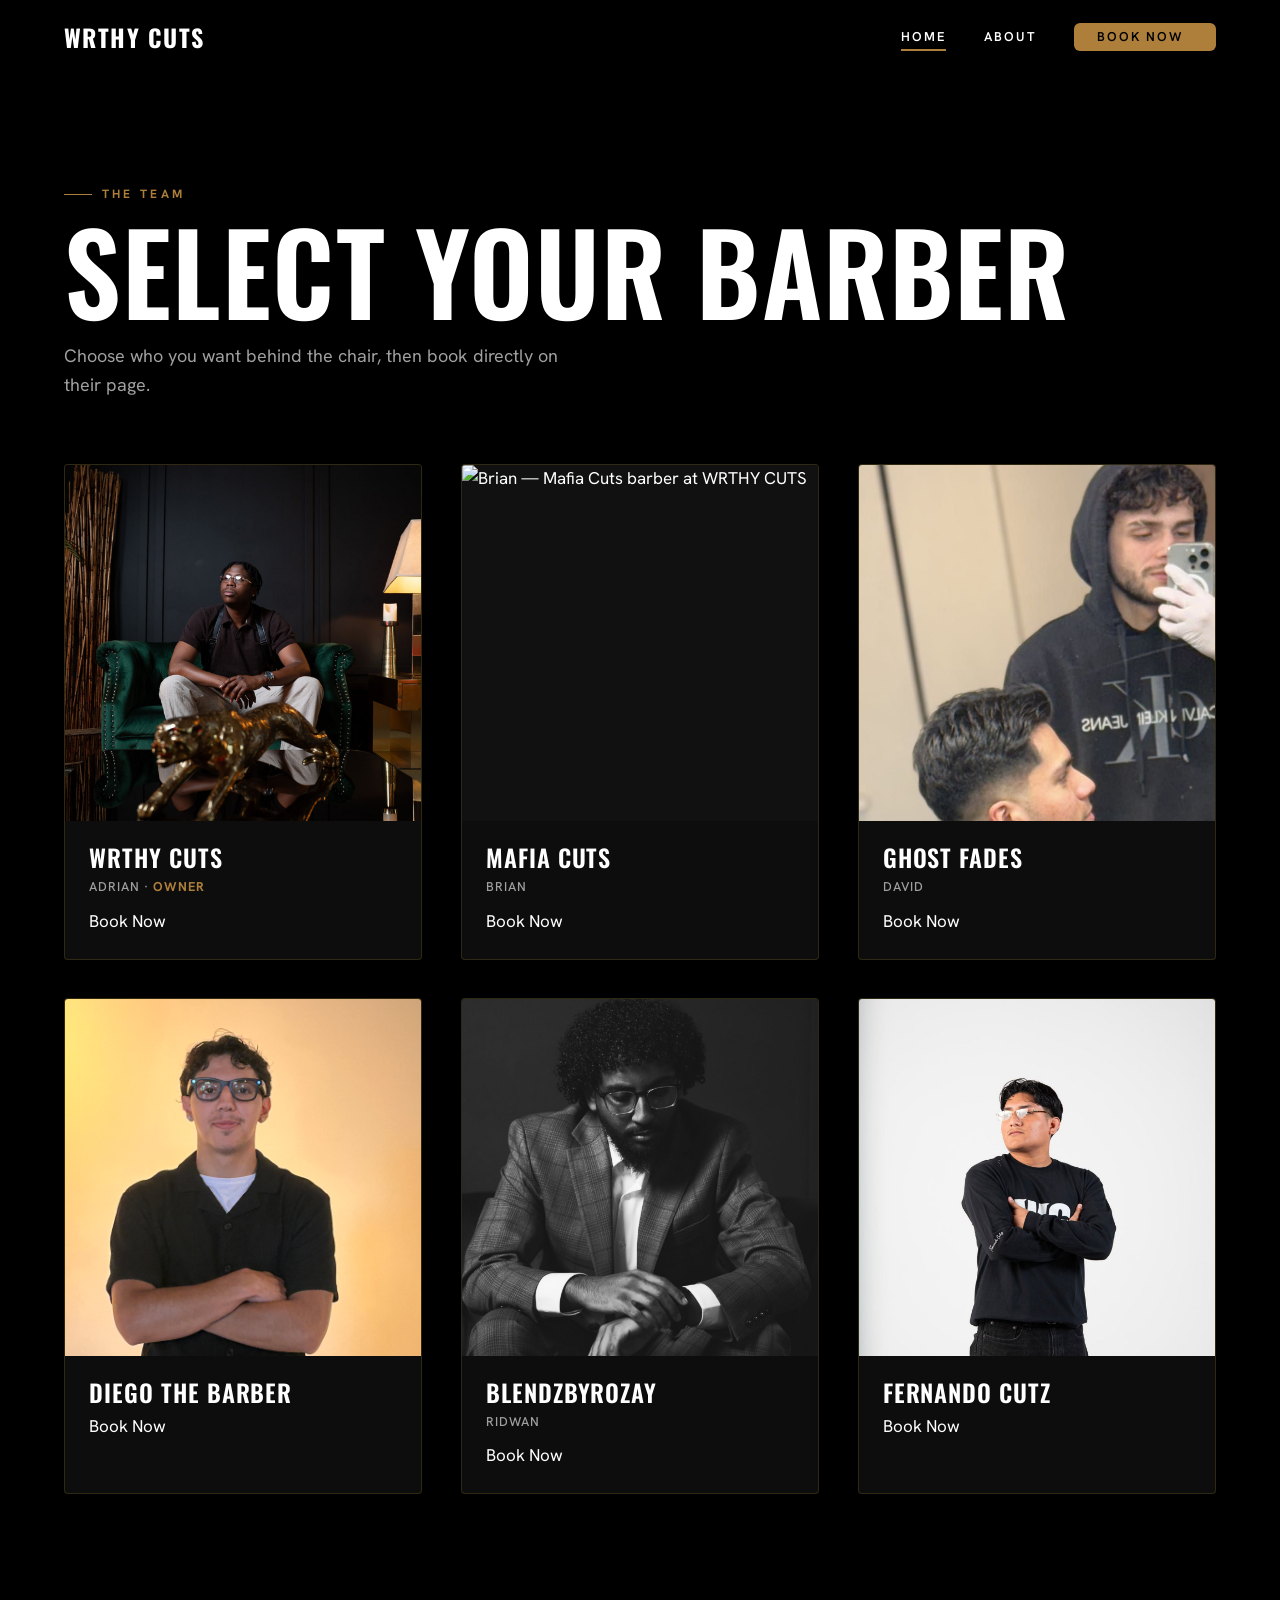
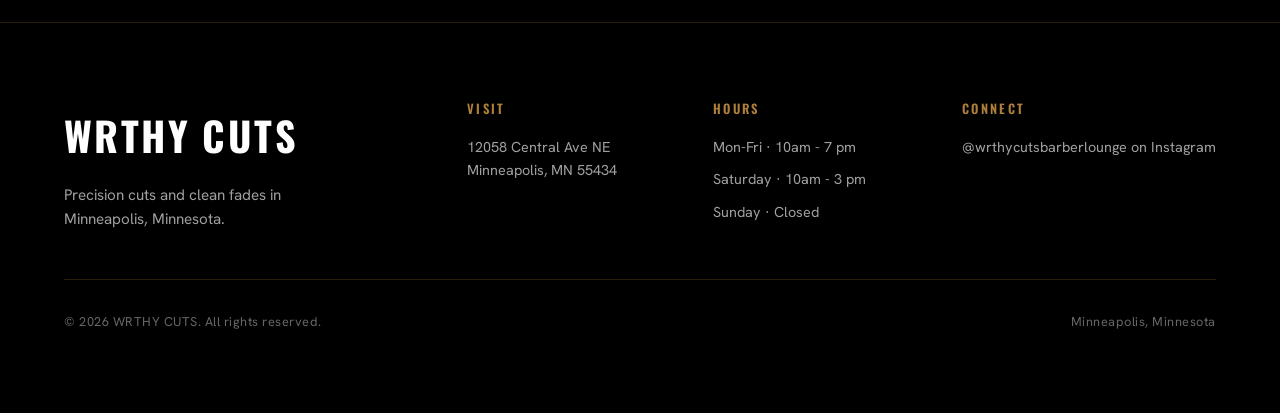
==== commit 9505a181: "Corrected shop hours on all pages" ====
--- a/barbers.html
+++ b/barbers.html
@@ -156,8 +156,9 @@
           </div>
           <div class="footer-col">
             <h3>Hours</h3>
-            <p>Mon-Fri · 7am - 7pm</p>
-            <p>Sat-Sun · Closed</p>
+            <p>Mon-Fri · 10am - 7 pm</p>
+            <p>Saturday · 10am - 3 pm</p>
+            <p>Sunday · Closed</p>
           </div>
           <div class="footer-col">
             <h3>Connect</h3>
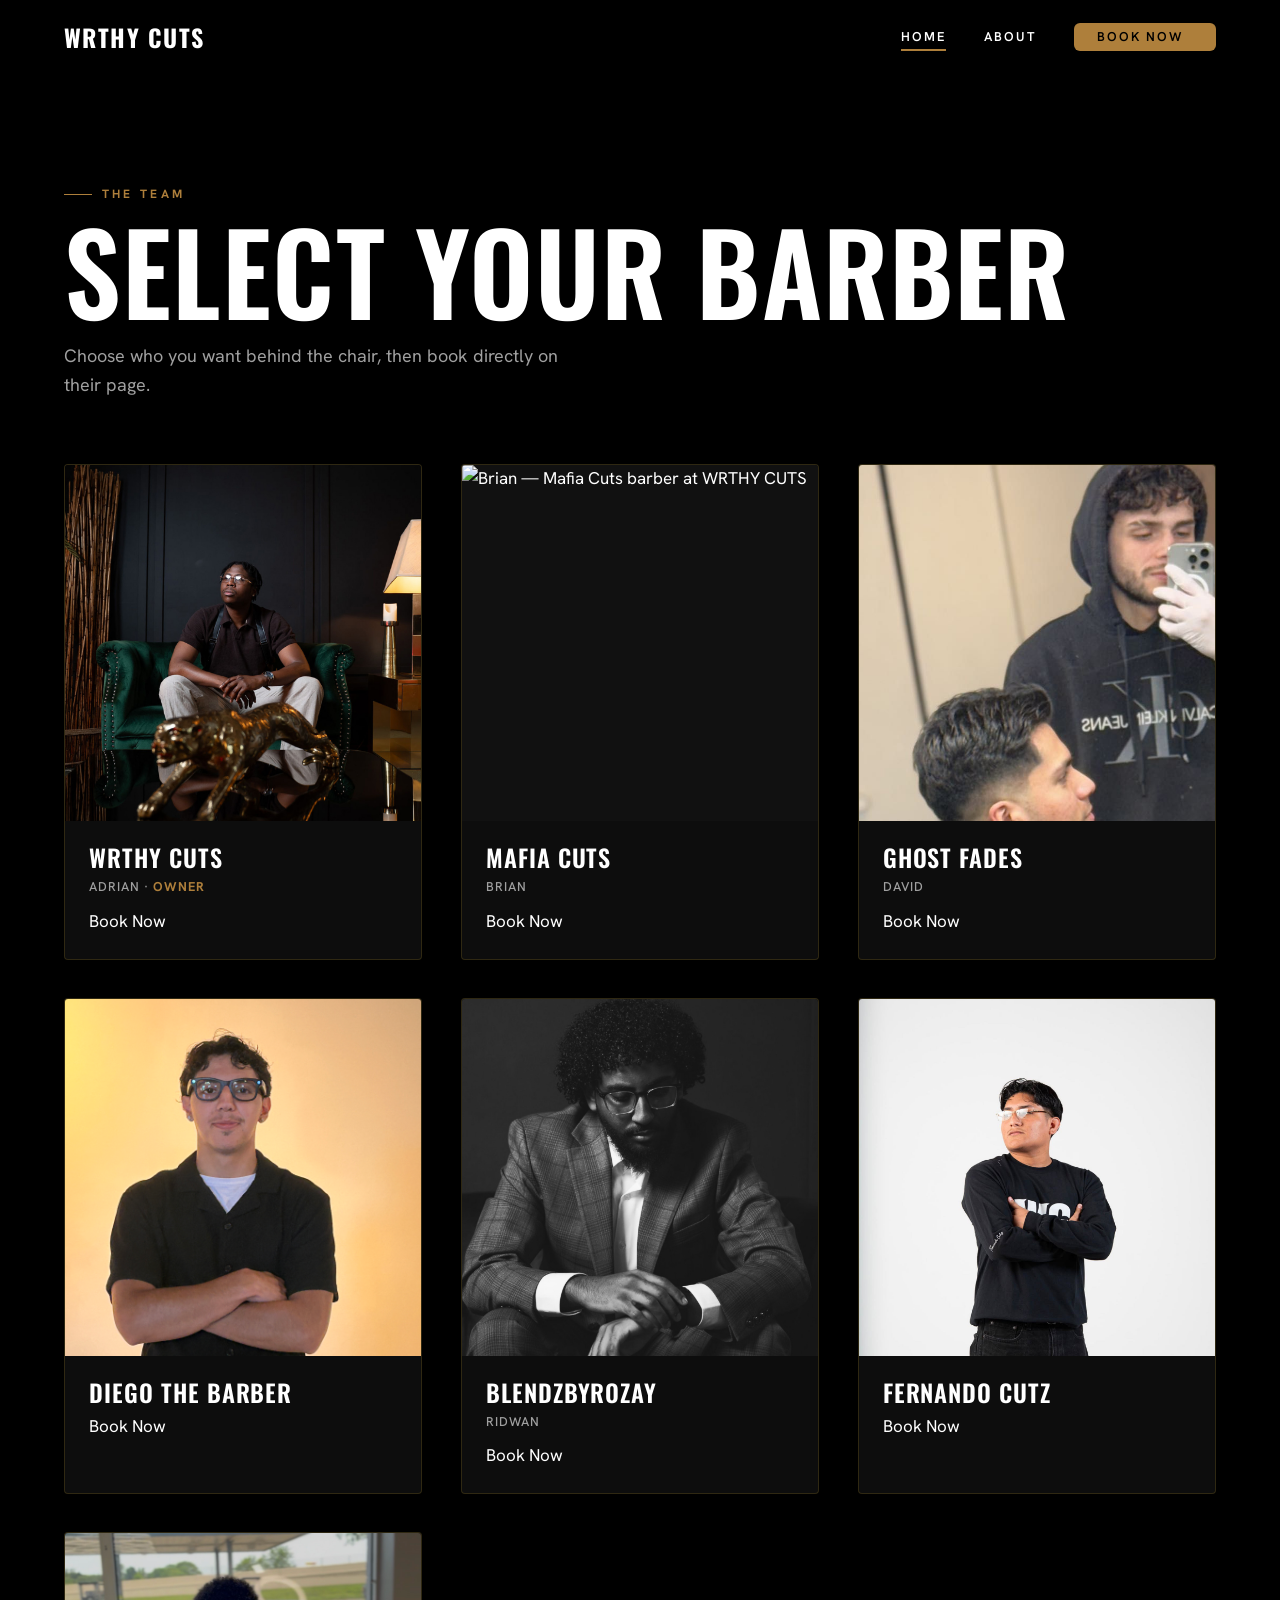
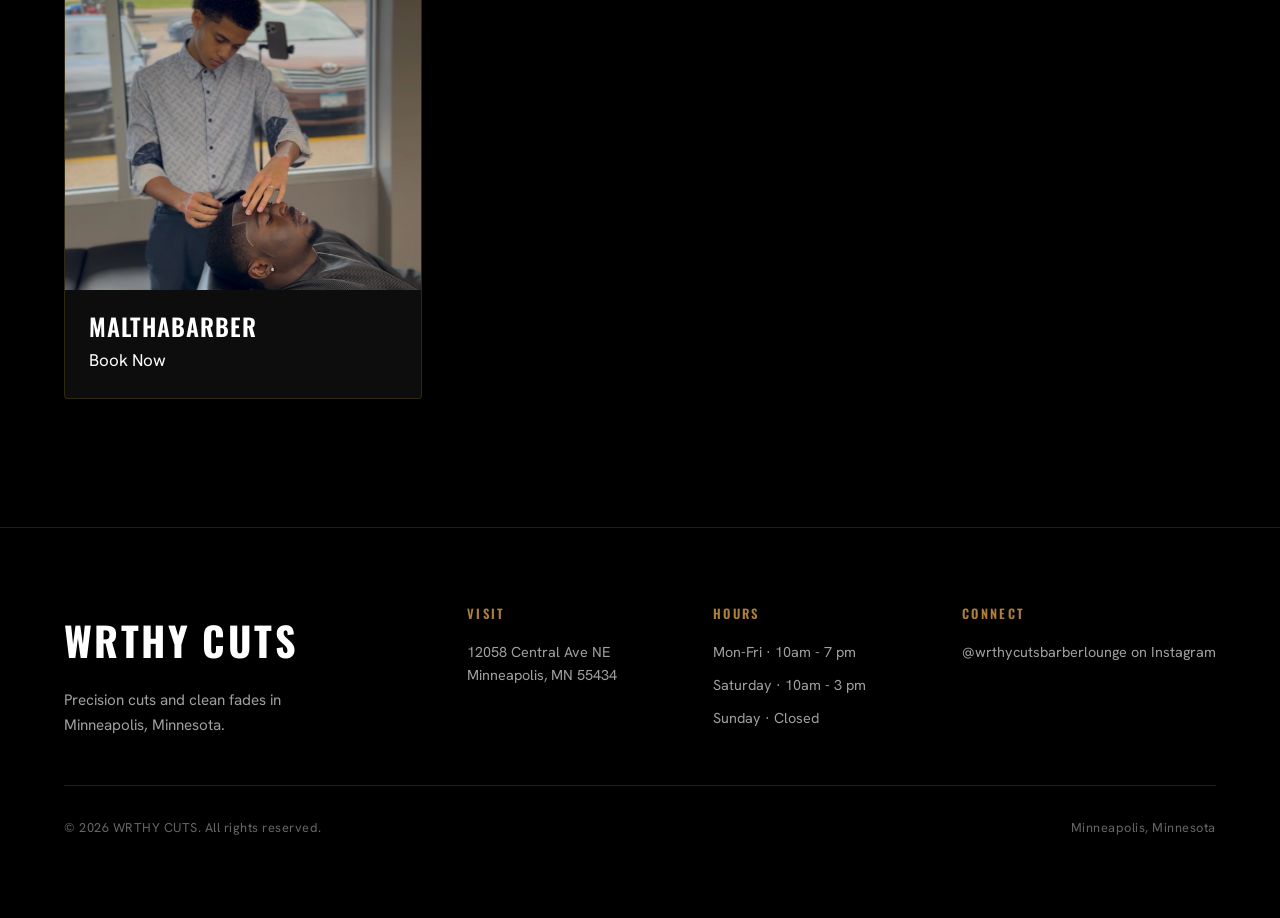
==== commit fa2af4eb: "Add Malthabarber to barbers page with Booksy link Co-Authored-By: Claude Opus 5.5 <noreply@anthropic" ====
--- a/barbers.html
+++ b/barbers.html
@@ -137,6 +137,22 @@
           </a>
         </li>
 
+        <!-- Malthabarber -->
+        <li class="barber-card reveal" data-delay="2">
+          <a href="https://booksy.com/en-us/dl/show-business/1458110?utm_medium=c2c_referral"
+             target="_blank" rel="noopener"
+             class="barber-card__link"
+             aria-label="Book with Malthabarber on Booksy (opens in new tab)">
+            <div class="barber-card__img">
+              <img src="assets/img/barbers/Malthababrber.PNG" alt="Malthabarber — barber at WRTHY CUTS" />
+            </div>
+            <div class="barber-card__body">
+              <h2 class="barber-card__name">Malthabarber</h2>
+              <span class="barber-card__cta">Book Now <span class="arrow" aria-hidden="true"></span></span>
+            </div>
+          </a>
+        </li>
+
       </ul>
     </div>
   </main>
--- a/css/style.css
+++ b/css/style.css
@@ -541,6 +541,7 @@
   letter-spacing: 0.04em;
   line-height: 1;
   color: var(--bone);
+  overflow-wrap: anywhere; /* safety net: wrap a too-long name instead of clipping it */
 }
 
 .barber-card__spec {
@@ -582,9 +583,16 @@
 
 @media (max-width: 560px) {
   .barbers-grid { grid-template-columns: 1fr 1fr; }
+  /* Two narrow columns on phones: tighter padding + name scales with screen
+     width so one-word names like BLENDZBYROZAY fit on a single line. */
+  .barber-card__body { padding: 1rem; }
+  .barber-card__name { font-size: clamp(1rem, 4.4vw, 1.5rem); }
 }
 @media (max-width: 380px) {
   .barbers-grid { grid-template-columns: 1fr; }
+  /* Single full-width column has room again — restore normal sizing. */
+  .barber-card__body { padding: 1.5rem; }
+  .barber-card__name { font-size: 1.5rem; }
 }
 /* Barber real name line */
 .barber-card__realname {
